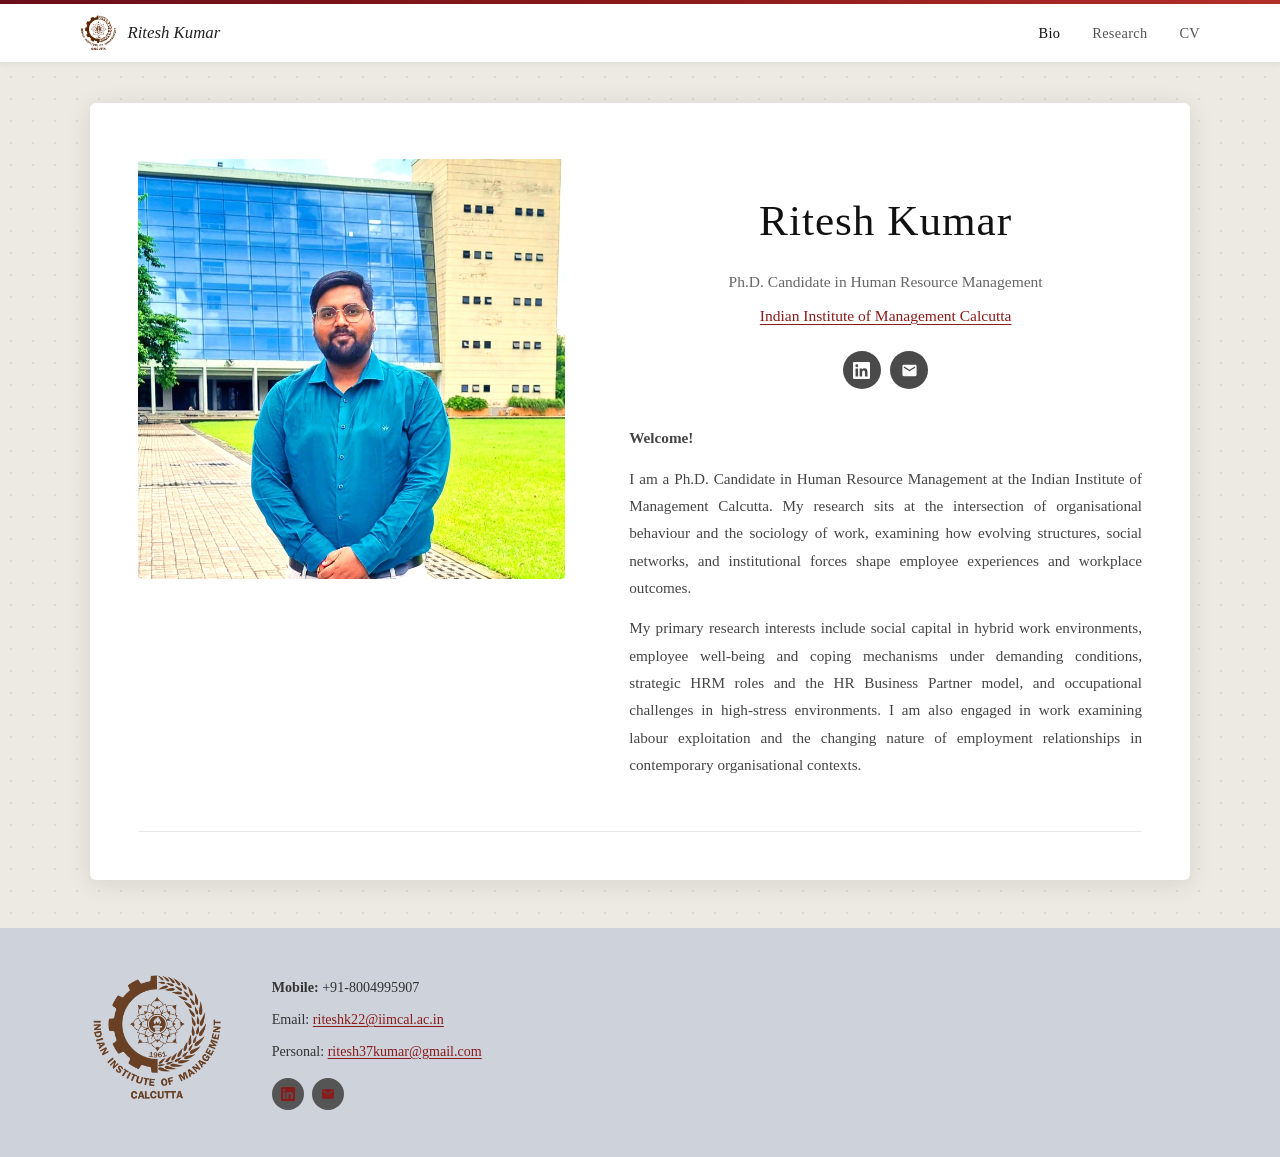
==== index.html @ c142c0b6 "Initial website upload" ====
<!DOCTYPE html>
<html lang="en">
<head>
    <meta charset="UTF-8">
    <meta name="viewport" content="width=device-width, initial-scale=1.0">
    <title>Ritesh Kumar | IIM Calcutta</title>
    <link rel="stylesheet" href="style.css">
</head>
<body>

    <!-- Navbar -->
    <nav class="navbar">
        <div class="nav-container">
            <a href="index.html" class="nav-brand">
                <img src="IIM_Calcutta_Logo.svg.png" alt="IIM Calcutta" class="nav-logo">
                Ritesh Kumar
            </a>
            <ul class="nav-links">
                <li><a href="index.html" class="active">Bio</a></li>
                <li><a href="research.html">Research</a></li>
                <li><a href="cv.html">CV</a></li>
            </ul>
        </div>
    </nav>

    <!-- Profile Card -->
    <main class="page-bg">
        <div class="profile-card">
            <div class="profile-grid">

                <!-- Left: Photo (cropped to upper body) -->
                <div class="photo-crop">
                    <img src="Ritesh_Photo.jpg" alt="Ritesh Kumar" class="profile-photo">
                </div>

                <!-- Right: Info -->
                <div class="profile-info-col">
                    <h1 class="profile-name">Ritesh Kumar</h1>
                    <p class="profile-subtitle">Ph.D. Candidate in Human Resource Management</p>
                    <a href="https://www.iimcal.ac.in" class="profile-institution" target="_blank">Indian Institute of Management Calcutta</a>

                    <!-- Social Icons -->
                    <div class="social-icons">
                        <a href="https://www.linkedin.com/in/ritesh-kumar-388436166/" class="social-icon" target="_blank" title="LinkedIn">
                            <svg viewBox="0 0 24 24" fill="currentColor">
                                <path d="M20.447 20.452h-3.554v-5.569c0-1.328-.027-3.037-1.852-3.037-1.853 0-2.136 1.445-2.136 2.939v5.667H9.351V9h3.414v1.561h.046c.477-.9 1.637-1.85 3.37-1.85 3.601 0 4.267 2.37 4.267 5.455v6.286zM5.337 7.433a2.062 2.062 0 01-2.063-2.065 2.064 2.064 0 112.063 2.065zm1.782 13.019H3.555V9h3.564v11.452zM22.225 0H1.771C.792 0 0 .774 0 1.729v20.542C0 23.227.792 24 1.771 24h20.451C23.2 24 24 23.227 24 22.271V1.729C24 .774 23.2 0 22.222 0h.003z"/>
                            </svg>
                        </a>
                        <a href="mailto:riteshk22@iimcal.ac.in" class="social-icon" title="Email">
                            <svg viewBox="0 0 24 24" fill="currentColor">
                                <path d="M20 4H4c-1.1 0-2 .9-2 2v12c0 1.1.9 2 2 2h16c1.1 0 2-.9 2-2V6c0-1.1-.9-2-2-2zm0 4l-8 5-8-5V6l8 5 8-5v2z"/>
                            </svg>
                        </a>
                    </div>

                    <!-- Bio -->
                    <div class="profile-bio">
                        <p class="welcome-heading">Welcome!</p>
                        <p>I am a Ph.D. Candidate in Human Resource Management at the Indian Institute of Management Calcutta. My research sits at the intersection of organisational behaviour and the sociology of work, examining how evolving structures, social networks, and institutional forces shape employee experiences and workplace outcomes.</p>
                        <p>My primary research interests include social capital in hybrid work environments, employee well-being and coping mechanisms under demanding conditions, strategic HRM roles and the HR Business Partner model, and occupational challenges in high-stress environments. I am also engaged in work examining labour exploitation and the changing nature of employment relationships in contemporary organisational contexts.</p>
                    </div>
                </div>

            </div>
            <hr class="divider">
        </div>
    </main>

    <!-- Footer -->
    <footer class="footer">
        <div class="footer-inner">
            <div class="footer-logo-col">
                <img src="IIM_Calcutta_Logo.svg.png" alt="IIM Calcutta" class="footer-logo">
            </div>
            <div class="footer-contact">
                <p><strong>Mobile:</strong> +91-8004995907</p>
                <p>Email: <a href="mailto:riteshk22@iimcal.ac.in">riteshk22@iimcal.ac.in</a></p>
                <p>Personal: <a href="mailto:ritesh37kumar@gmail.com">ritesh37kumar@gmail.com</a></p>
                <div class="footer-social">
                    <a href="https://www.linkedin.com/in/ritesh-kumar-388436166/" class="footer-social-icon" target="_blank" title="LinkedIn">
                        <svg viewBox="0 0 24 24" fill="currentColor">
                            <path d="M20.447 20.452h-3.554v-5.569c0-1.328-.027-3.037-1.852-3.037-1.853 0-2.136 1.445-2.136 2.939v5.667H9.351V9h3.414v1.561h.046c.477-.9 1.637-1.85 3.37-1.85 3.601 0 4.267 2.37 4.267 5.455v6.286zM5.337 7.433a2.062 2.062 0 01-2.063-2.065 2.064 2.064 0 112.063 2.065zm1.782 13.019H3.555V9h3.564v11.452zM22.225 0H1.771C.792 0 0 .774 0 1.729v20.542C0 23.227.792 24 1.771 24h20.451C23.2 24 24 23.227 24 22.271V1.729C24 .774 23.2 0 22.222 0h.003z"/>
                        </svg>
                    </a>
                    <a href="mailto:riteshk22@iimcal.ac.in" class="footer-social-icon" title="Email">
                        <svg viewBox="0 0 24 24" fill="currentColor">
                            <path d="M20 4H4c-1.1 0-2 .9-2 2v12c0 1.1.9 2 2 2h16c1.1 0 2-.9 2-2V6c0-1.1-.9-2-2-2zm0 4l-8 5-8-5V6l8 5 8-5v2z"/>
                        </svg>
                    </a>
                </div>
            </div>
        </div>
    </footer>

</body>
</html>
---- style.css ----
* {
    margin: 0;
    padding: 0;
    box-sizing: border-box;
}

body {
    font-family: 'Georgia', serif;
    color: #333;
    line-height: 1.75;
    /* Subtle warm dot-pattern background */
    background-color: #edeae3;
    background-image: radial-gradient(circle, rgba(0,0,0,0.07) 1px, transparent 1px);
    background-size: 22px 22px;
}

/* ── Top accent bar ── */
body::before {
    content: '';
    display: block;
    height: 4px;
    background: linear-gradient(90deg, #6b0f1a, #8B1A1A, #b5302a);
}

/* ── Navbar ── */
.navbar {
    background: #fff;
    border-bottom: 1px solid #e0e0e0;
    position: sticky;
    top: 0;
    z-index: 100;
    box-shadow: 0 1px 6px rgba(0,0,0,0.06);
}

.nav-container {
    max-width: 1200px;
    margin: 0 auto;
    padding: 0 2.5rem;
    display: flex;
    justify-content: space-between;
    align-items: center;
    height: 58px;
}

.nav-brand {
    color: #222;
    text-decoration: none;
    font-size: 1.05rem;
    font-style: italic;
    display: flex;
    align-items: center;
    gap: 0.65rem;
}

.nav-logo {
    height: 36px;
    width: auto;
}

.nav-links {
    list-style: none;
    display: flex;
    gap: 2rem;
}

.nav-links a {
    color: #555;
    text-decoration: none;
    font-size: 0.9rem;
    letter-spacing: 0.3px;
    transition: color 0.15s;
}

.nav-links a:hover,
.nav-links a.active {
    color: #111;
}

/* ── Page background wrapper ── */
.page-bg {
    padding: 2.5rem 1.5rem 3rem;
    min-height: calc(100vh - 58px - 160px);
}

/* ── Profile card (white card floating on pattern bg) ── */
.profile-card {
    max-width: 1100px;
    margin: 0 auto;
    background: #fff;
    border-radius: 6px;
    box-shadow: 0 4px 24px rgba(0,0,0,0.10);
    padding: 3.5rem 3rem 2rem;
}

/* ── Profile grid ── */
.profile-grid {
    display: grid;
    grid-template-columns: 5fr 6fr;
    gap: 4rem;
    align-items: start;
    margin-bottom: 2.5rem;
}

/* ── Photo crop (focus on upper body / face) ── */
.photo-crop {
    width: 100%;
    height: 420px;
    overflow: hidden;
    border-radius: 4px;
}

.profile-photo {
    width: 100%;
    height: 100%;
    object-fit: cover;
    object-position: center 10%;
    display: block;
    transition: transform 0.4s ease;
}

.photo-crop:hover .profile-photo {
    transform: scale(1.03);
}

/* ── Info column ── */
.profile-info-col {
    display: flex;
    flex-direction: column;
    align-items: center;
    padding-top: 1.5rem;
}

.profile-name {
    font-size: 2.7rem;
    font-weight: normal;
    letter-spacing: 1px;
    color: #111;
    margin-bottom: 0.6rem;
    text-align: center;
}

.profile-subtitle {
    font-size: 0.97rem;
    color: #666;
    margin-bottom: 0.4rem;
    text-align: center;
}

.profile-institution {
    display: block;
    color: #8B1A1A;
    text-decoration: underline;
    text-underline-offset: 3px;
    font-size: 0.97rem;
    margin-bottom: 1.4rem;
    text-align: center;
}

.profile-institution:hover {
    color: #5a0f0f;
}

/* ── Social icons ── */
.social-icons {
    display: flex;
    justify-content: center;
    gap: 0.6rem;
    margin-bottom: 2.2rem;
}

.social-icon {
    display: flex;
    align-items: center;
    justify-content: center;
    width: 38px;
    height: 38px;
    border-radius: 50%;
    background: #4a4a4a;
    color: #fff;
    text-decoration: none;
    transition: background 0.2s;
}

.social-icon svg {
    width: 17px;
    height: 17px;
}

.social-icon:hover {
    background: #8B1A1A;
}

/* ── Bio text ── */
.profile-bio {
    width: 100%;
    text-align: left;
}

.welcome-heading {
    font-size: 1.05rem;
    font-weight: bold;
    color: #222;
    margin-bottom: 0.6rem;
}

.profile-bio p {
    font-size: 0.95rem;
    color: #444;
    text-align: justify;
    line-height: 1.8;
    margin-bottom: 0.8rem;
}

.divider {
    border: none;
    border-top: 1px solid #e8e8e8;
    margin-bottom: 1rem;
}

/* ── Footer ── */
.footer {
    background: #cdd2db;
    padding: 2.8rem 2.5rem;
}

.footer-inner {
    max-width: 1100px;
    margin: 0 auto;
    display: flex;
    gap: 3rem;
    align-items: center;
}

.footer-logo-col {
    flex-shrink: 0;
}

.footer-logo {
    height: 130px;
    width: auto;
    opacity: 0.85;
}

.footer-contact p {
    font-size: 0.88rem;
    color: #333;
    margin-bottom: 0.45rem;
    font-family: 'Georgia', serif;
}

.footer-contact a {
    color: #8B1A1A;
    text-decoration: underline;
    text-underline-offset: 2px;
}

.footer-contact a:hover {
    color: #5a0f0f;
}

.footer-social {
    display: flex;
    gap: 0.5rem;
    margin-top: 0.9rem;
}

.footer-social-icon {
    display: flex;
    align-items: center;
    justify-content: center;
    width: 32px;
    height: 32px;
    border-radius: 50%;
    background: #555;
    color: #fff;
    text-decoration: none;
    transition: background 0.2s;
}

.footer-social-icon svg {
    width: 14px;
    height: 14px;
}

.footer-social-icon:hover {
    background: #8B1A1A;
}

/* ════════════════════════════════════════
   Inner pages (Research / CV)
   ════════════════════════════════════════ */

.page-header {
    background: linear-gradient(135deg, #1a2332 0%, #2c3e50 100%);
    color: #fff;
    padding: 60px 2rem;
    text-align: center;
}

.page-header h1 {
    font-size: 2.2rem;
    font-weight: normal;
    letter-spacing: 2px;
    color: #c9a84c;
}

.container {
    max-width: 900px;
    margin: 0 auto;
    padding: 3.5rem 2rem 4rem;
}

section {
    margin-bottom: 3.5rem;
}

section h2 {
    font-size: 1.35rem;
    color: #1a2332;
    border-bottom: 2px solid #c9a84c;
    padding-bottom: 0.5rem;
    margin-bottom: 1.6rem;
    letter-spacing: 0.5px;
    text-transform: uppercase;
    font-weight: bold;
}

section > p {
    margin-bottom: 1.1rem;
    font-size: 1.05rem;
    color: #444;
}

/* Contact */
.contact-grid {
    display: flex;
    flex-direction: column;
    gap: 0.9rem;
}

.contact-item {
    display: flex;
    gap: 1rem;
    align-items: baseline;
    flex-wrap: wrap;
}

.contact-label {
    font-size: 0.8rem;
    font-weight: bold;
    color: #1a2332;
    min-width: 165px;
    text-transform: uppercase;
    letter-spacing: 0.7px;
}

.contact-item a {
    color: #2c5282;
    text-decoration: none;
    font-size: 1rem;
}

.contact-item a:hover {
    text-decoration: underline;
}

/* Education */
.edu-item {
    margin-bottom: 1.8rem;
    padding-left: 1.2rem;
    border-left: 3px solid #c9a84c;
}

.edu-degree {
    font-weight: bold;
    font-size: 1.05rem;
    color: #1a2332;
}

.edu-institution {
    color: #555;
    font-style: italic;
}

.edu-year {
    color: #888;
    font-size: 0.9rem;
}

.edu-note {
    color: #666;
    font-size: 0.9rem;
    margin-top: 0.3rem;
    font-style: italic;
}

/* Research interests */
.interests-list {
    list-style: none;
    display: flex;
    flex-direction: column;
    gap: 0.7rem;
}

.interests-list li {
    padding-left: 1.4rem;
    position: relative;
    font-size: 1.05rem;
    color: #444;
}

.interests-list li::before {
    content: '—';
    position: absolute;
    left: 0;
    color: #c9a84c;
    font-weight: bold;
}

/* Papers */
.paper-item {
    margin-bottom: 1.8rem;
    padding: 1.2rem 1.4rem;
    background: #f8f8f6;
    border-left: 4px solid #c9a84c;
    border-radius: 0 4px 4px 0;
}

.paper-title {
    font-size: 1.02rem;
    color: #1a2332;
    font-weight: bold;
    margin-bottom: 0.3rem;
    line-height: 1.5;
}

.paper-authors {
    color: #555;
    font-style: italic;
    font-size: 0.95rem;
    margin-bottom: 0.3rem;
}

.paper-status {
    font-size: 0.82rem;
    color: #7a6a2a;
    font-weight: bold;
    text-transform: uppercase;
    letter-spacing: 0.5px;
}

/* Conferences */
.conf-list {
    list-style: none;
    display: flex;
    flex-direction: column;
    gap: 1.1rem;
}

.conf-list li {
    display: flex;
    flex-direction: column;
    padding-left: 1.2rem;
    border-left: 3px solid #c9a84c;
}

.conf-name {
    font-weight: bold;
    color: #1a2332;
    font-size: 1rem;
}

.conf-details {
    color: #666;
    font-size: 0.9rem;
    font-style: italic;
}

/* Service */
.service-list {
    list-style: none;
    display: flex;
    flex-direction: column;
    gap: 0.7rem;
}

.service-list li {
    padding-left: 1.4rem;
    position: relative;
    font-size: 1rem;
    color: #444;
}

.service-list li::before {
    content: '—';
    position: absolute;
    left: 0;
    color: #c9a84c;
}

/* CV page */
.cv-container {
    text-align: center;
    padding-top: 4rem;
    padding-bottom: 6rem;
}

.cv-intro {
    font-size: 1.1rem;
    color: #555;
    margin-bottom: 2rem;
}

.cv-download-btn {
    display: inline-block;
    background-color: #1a2332;
    color: #fff;
    padding: 0.9rem 2.5rem;
    text-decoration: none;
    font-size: 1rem;
    letter-spacing: 1px;
    border-radius: 3px;
    transition: background-color 0.2s;
}

.cv-download-btn:hover {
    background-color: #8B1A1A;
    color: #fff;
}

/* ── Responsive ── */
@media (max-width: 720px) {
    .profile-grid {
        grid-template-columns: 1fr;
        gap: 2rem;
    }
    .photo-crop {
        height: 300px;
    }
    .nav-links {
        gap: 1.2rem;
    }
    .footer-inner {
        flex-direction: column;
        gap: 1.5rem;
    }
    .contact-item {
        flex-direction: column;
        gap: 0.2rem;
    }
    .contact-label {
        min-width: unset;
    }
}
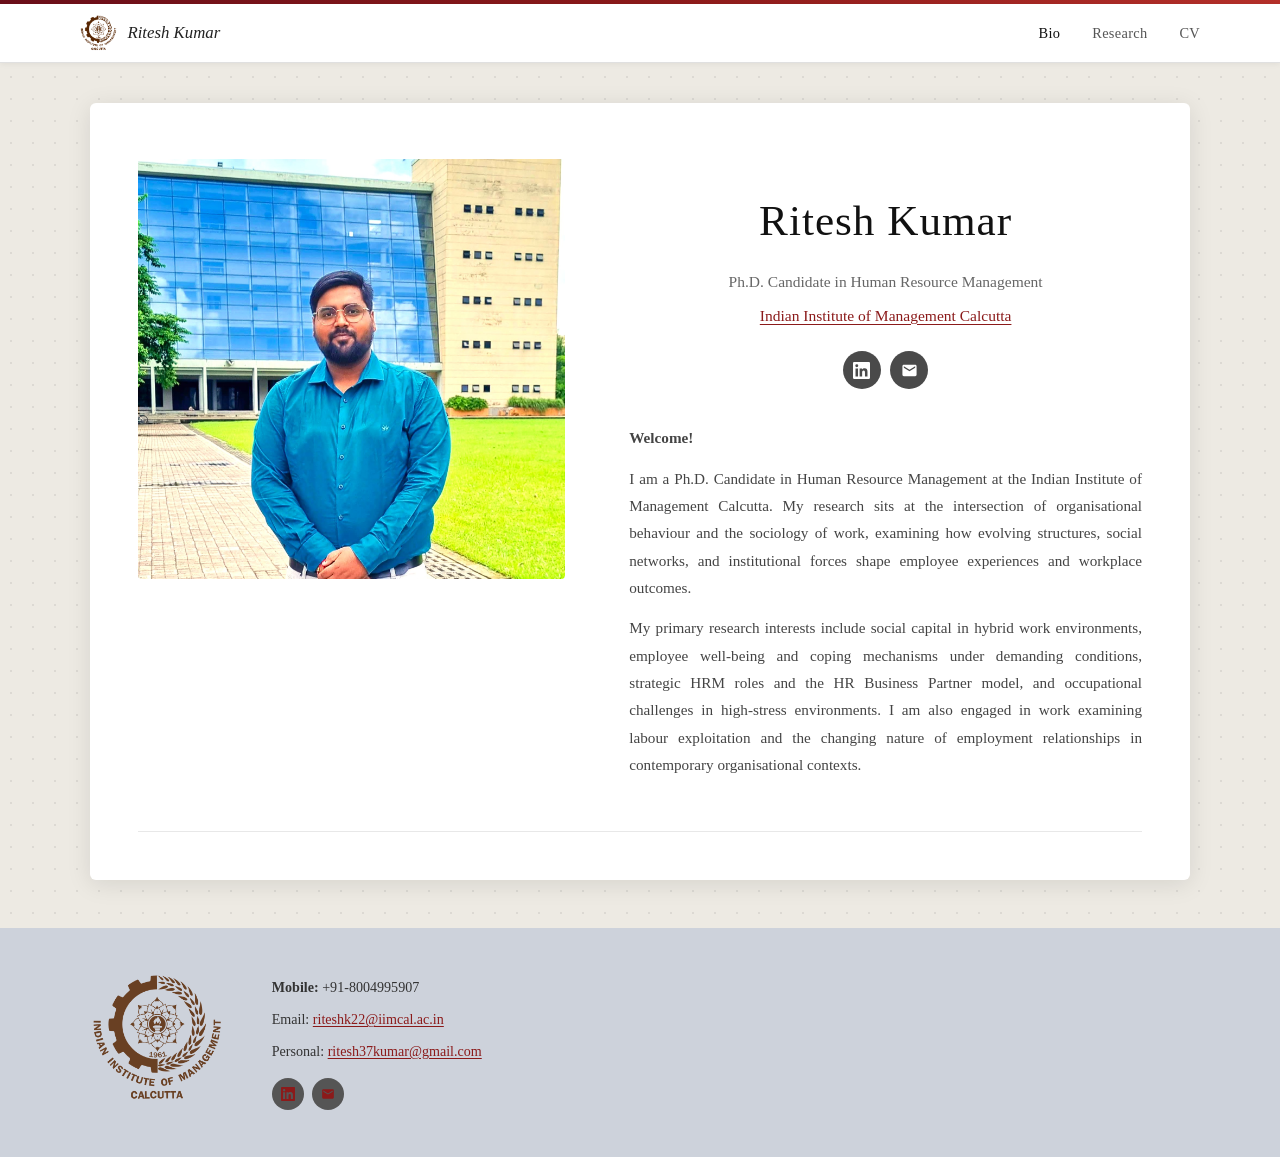
==== commit 76eb10f2: "Add files via upload" ====
--- a/index.html
+++ b/index.html
@@ -3,7 +3,14 @@
 <head>
     <meta charset="UTF-8">
     <meta name="viewport" content="width=device-width, initial-scale=1.0">
-    <title>Ritesh Kumar | IIM Calcutta</title>
+    <title>Ritesh Kumar | PhD Scholar | IIM Calcutta</title>
+    <meta name="description" content="Ritesh Kumar is a PhD Scholar in Human Resource Management at IIM Calcutta. Research interests include hybrid work, social capital, employee well-being, and labour exploitation.">
+    <meta name="keywords" content="Ritesh Kumar, IIM Calcutta, PhD, Human Resource Management, HRM, hybrid work, social capital, employee well-being, labour exploitation">
+    <meta name="author" content="Ritesh Kumar">
+    <meta property="og:title" content="Ritesh Kumar | PhD Scholar | IIM Calcutta">
+    <meta property="og:description" content="PhD Candidate in Human Resource Management at the Indian Institute of Management Calcutta.">
+    <meta property="og:type" content="website">
+    <link rel="icon" href="IIM_Calcutta_Logo.svg.png" type="image/png">
     <link rel="stylesheet" href="style.css">
 </head>
 <body>
--- a/style.css
+++ b/style.css
@@ -14,6 +14,24 @@
     background-size: 22px 22px;
 }
 
+/* ── Fade-in animation ── */
+@keyframes fadeInUp {
+    from { opacity: 0; transform: translateY(18px); }
+    to   { opacity: 1; transform: translateY(0); }
+}
+
+.profile-card {
+    animation: fadeInUp 0.6s ease both;
+}
+
+.page-header {
+    animation: fadeInUp 0.5s ease both;
+}
+
+.container section {
+    animation: fadeInUp 0.5s ease both;
+}
+
 /* ── Top accent bar ── */
 body::before {
     content: '';
@@ -80,6 +98,15 @@
 .page-bg {
     padding: 2.5rem 1.5rem 3rem;
     min-height: calc(100vh - 58px - 160px);
+}
+
+/* ── Inner page card (Research / CV) ── */
+.inner-card {
+    max-width: 1000px;
+    margin: 0 auto;
+    background: #fff;
+    border-radius: 6px;
+    box-shadow: 0 4px 24px rgba(0,0,0,0.10);
 }
 
 /* ── Profile card (white card floating on pattern bg) ── */
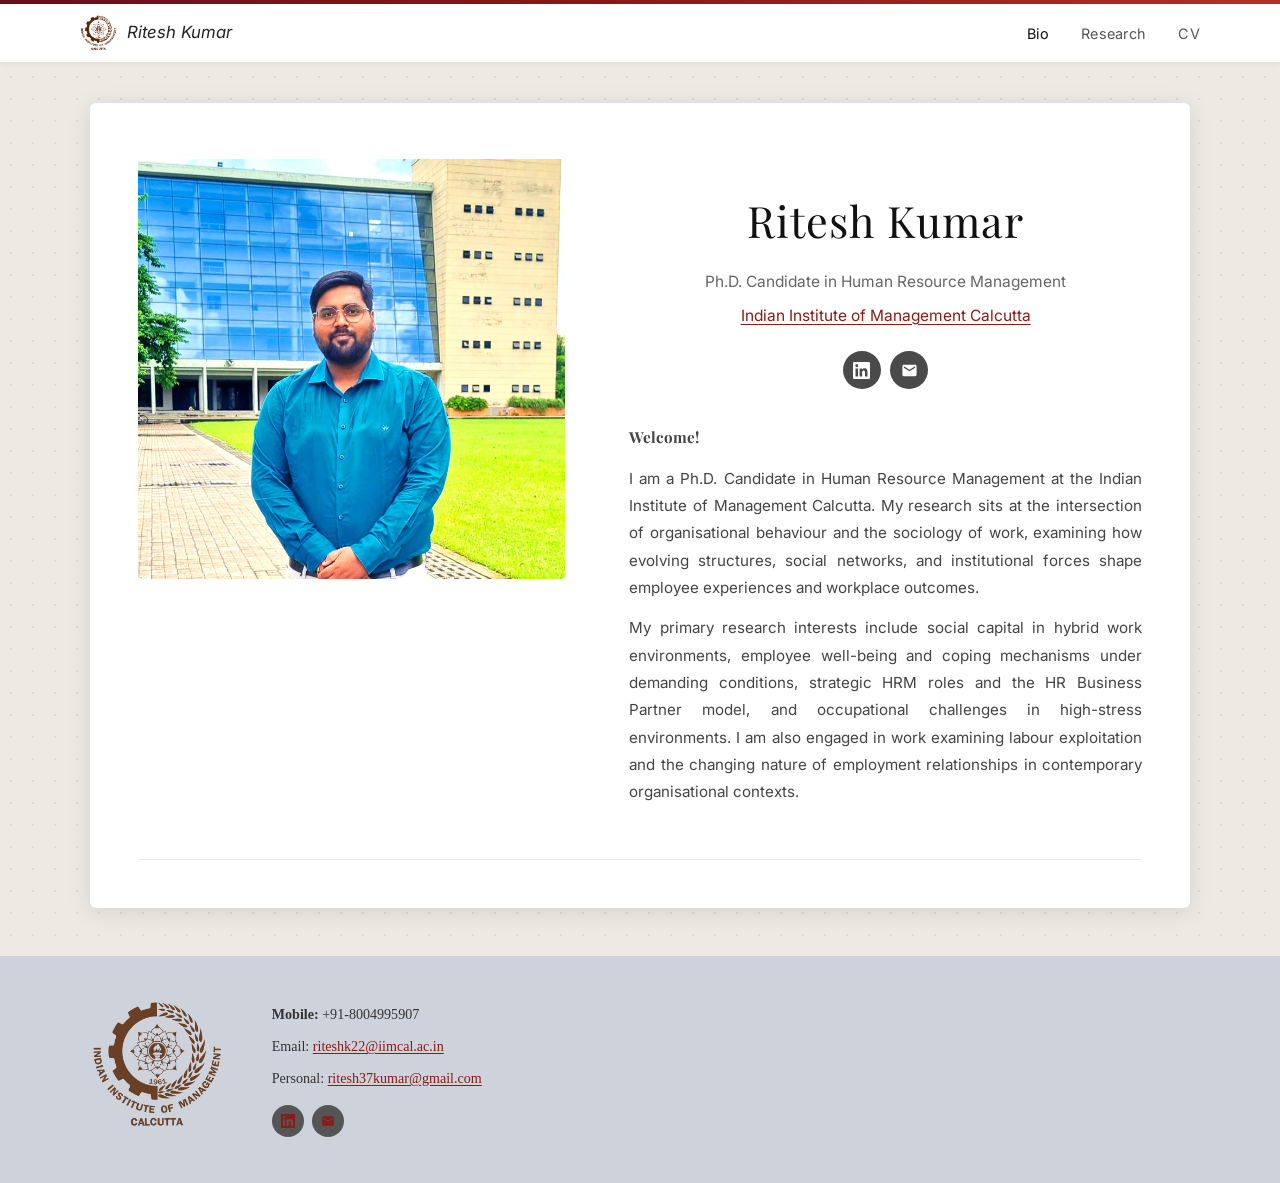
==== commit 44892a82: "Add files via upload" ====
--- a/index.html
+++ b/index.html
@@ -11,6 +11,7 @@
     <meta property="og:description" content="PhD Candidate in Human Resource Management at the Indian Institute of Management Calcutta.">
     <meta property="og:type" content="website">
     <link rel="icon" href="IIM_Calcutta_Logo.svg.png" type="image/png">
+    <link href="https://fonts.googleapis.com/css2?family=Playfair+Display:ital,wght@0,400;0,600;1,400&family=Inter:wght@300;400;500;600&display=swap" rel="stylesheet">
     <link rel="stylesheet" href="style.css">
 </head>
 <body>
--- a/style.css
+++ b/style.css
@@ -5,13 +5,16 @@
 }
 
 body {
-    font-family: 'Georgia', serif;
+    font-family: 'Inter', 'Georgia', sans-serif;
     color: #333;
     line-height: 1.75;
-    /* Subtle warm dot-pattern background */
     background-color: #edeae3;
     background-image: radial-gradient(circle, rgba(0,0,0,0.07) 1px, transparent 1px);
     background-size: 22px 22px;
+}
+
+h1, h2, h3, .profile-name, .page-header h1, .welcome-heading {
+    font-family: 'Playfair Display', 'Georgia', serif;
 }
 
 /* ── Fade-in animation ── */
@@ -421,27 +424,31 @@
     font-style: italic;
 }
 
-/* Research interests */
-.interests-list {
-    list-style: none;
-    display: flex;
-    flex-direction: column;
-    gap: 0.7rem;
-}
-
-.interests-list li {
-    padding-left: 1.4rem;
-    position: relative;
-    font-size: 1.05rem;
-    color: #444;
-}
-
-.interests-list li::before {
-    content: '—';
-    position: absolute;
-    left: 0;
-    color: #c9a84c;
-    font-weight: bold;
+/* ── Research interest tags ── */
+.interest-tags {
+    display: flex;
+    flex-wrap: wrap;
+    gap: 0.6rem;
+}
+
+.interest-tag {
+    display: inline-block;
+    padding: 0.4rem 1rem;
+    background: #f0ece3;
+    border: 1px solid #d4c9a8;
+    color: #5a4a1a;
+    font-size: 0.85rem;
+    font-family: 'Inter', sans-serif;
+    font-weight: 500;
+    border-radius: 50px;
+    letter-spacing: 0.3px;
+    transition: all 0.2s;
+}
+
+.interest-tag:hover {
+    background: #8B1A1A;
+    border-color: #8B1A1A;
+    color: #fff;
 }
 
 /* Papers */
@@ -468,12 +475,44 @@
     margin-bottom: 0.3rem;
 }
 
-.paper-status {
-    font-size: 0.82rem;
-    color: #7a6a2a;
-    font-weight: bold;
+/* ── Section note ── */
+.section-note {
+    font-size: 0.88rem;
+    color: #777;
+    font-style: italic;
+    margin-bottom: 1.4rem;
+    font-family: 'Inter', sans-serif;
+}
+
+.section-note a {
+    color: #8B1A1A;
+    text-decoration: underline;
+    text-underline-offset: 2px;
+}
+
+/* ── Paper status badges ── */
+.paper-badge {
+    display: inline-block;
+    padding: 0.25rem 0.8rem;
+    font-size: 0.75rem;
+    font-family: 'Inter', sans-serif;
+    font-weight: 600;
+    border-radius: 50px;
+    letter-spacing: 0.4px;
     text-transform: uppercase;
-    letter-spacing: 0.5px;
+    margin-top: 0.4rem;
+}
+
+.badge-green {
+    background: #d4edda;
+    color: #1a6b35;
+    border: 1px solid #a8d5b5;
+}
+
+.badge-amber {
+    background: #fff3cd;
+    color: #7a5200;
+    border: 1px solid #f0d080;
 }
 
 /* Conferences */
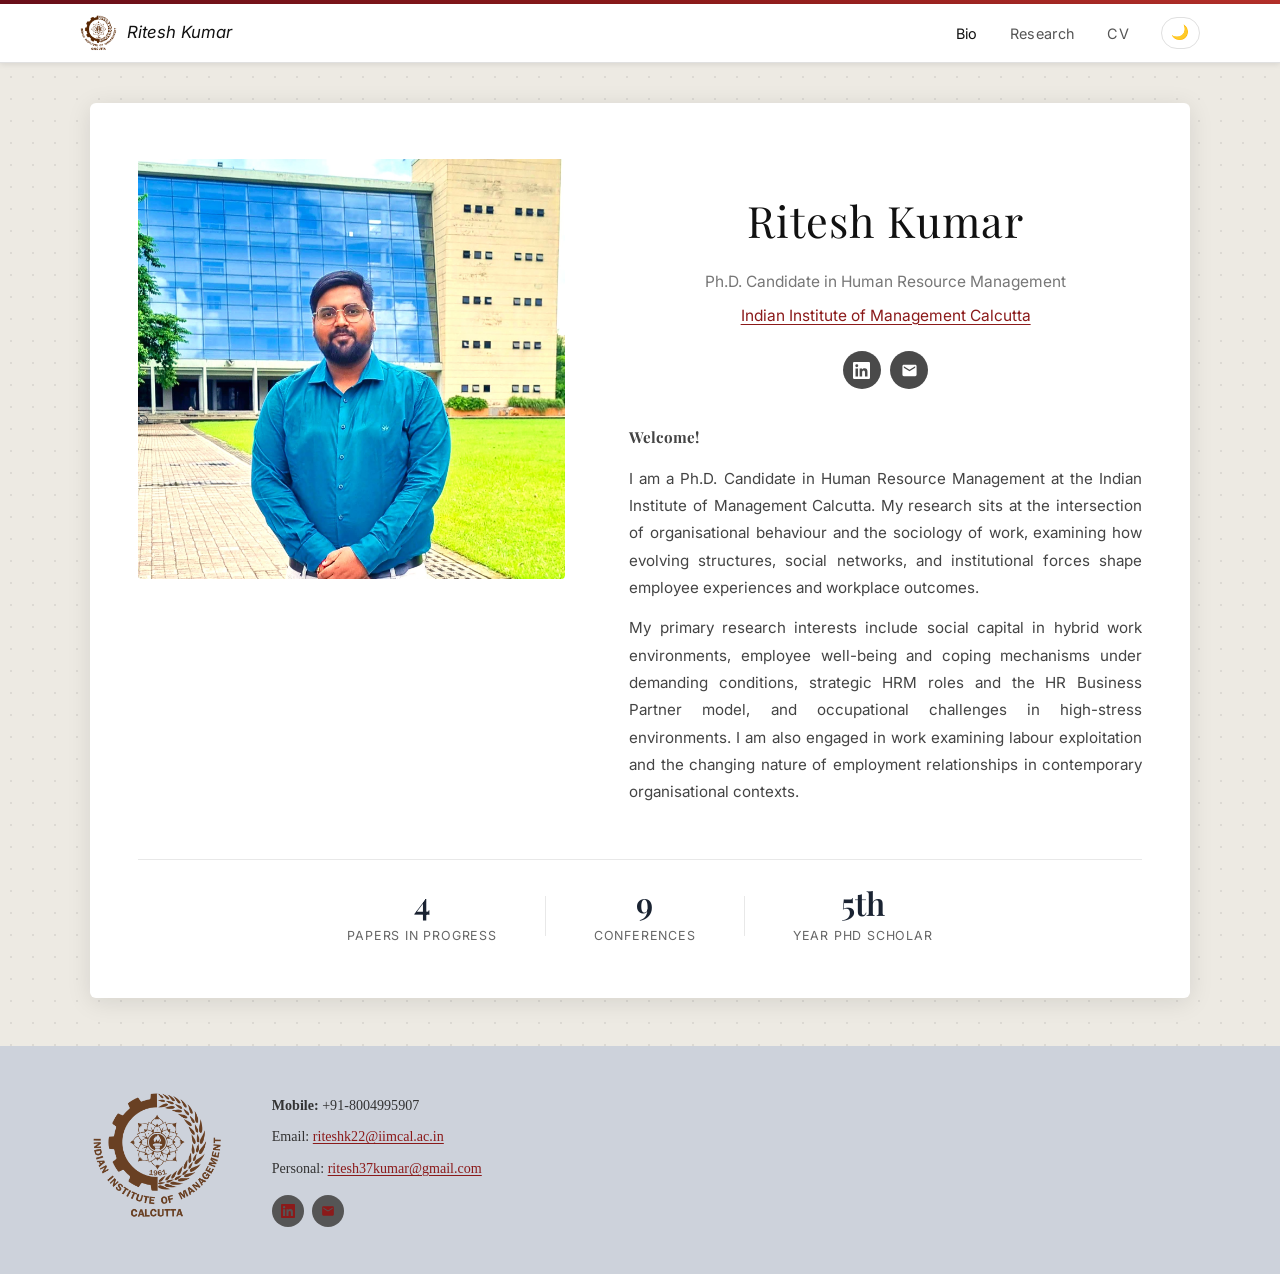
==== commit 2799b0ea: "Add files via upload" ====
--- a/index.html
+++ b/index.html
@@ -1,11 +1,11 @@
 <!DOCTYPE html>
-<html lang="en">
+<html lang="en" data-theme="light">
 <head>
     <meta charset="UTF-8">
     <meta name="viewport" content="width=device-width, initial-scale=1.0">
     <title>Ritesh Kumar | PhD Scholar | IIM Calcutta</title>
     <meta name="description" content="Ritesh Kumar is a PhD Scholar in Human Resource Management at IIM Calcutta. Research interests include hybrid work, social capital, employee well-being, and labour exploitation.">
-    <meta name="keywords" content="Ritesh Kumar, IIM Calcutta, PhD, Human Resource Management, HRM, hybrid work, social capital, employee well-being, labour exploitation">
+    <meta name="keywords" content="Ritesh Kumar, IIM Calcutta, PhD, Human Resource Management, HRM, hybrid work, social capital, employee well-being">
     <meta name="author" content="Ritesh Kumar">
     <meta property="og:title" content="Ritesh Kumar | PhD Scholar | IIM Calcutta">
     <meta property="og:description" content="PhD Candidate in Human Resource Management at the Indian Institute of Management Calcutta.">
@@ -13,6 +13,20 @@
     <link rel="icon" href="IIM_Calcutta_Logo.svg.png" type="image/png">
     <link href="https://fonts.googleapis.com/css2?family=Playfair+Display:ital,wght@0,400;0,600;1,400&family=Inter:wght@300;400;500;600&display=swap" rel="stylesheet">
     <link rel="stylesheet" href="style.css">
+
+    <!-- Google Analytics -->
+    <script async src="https://www.googletagmanager.com/gtag/js?id=G-CZTXEV8FFX"></script>
+    <script>
+        window.dataLayer = window.dataLayer || [];
+        function gtag(){dataLayer.push(arguments);}
+        gtag('js', new Date());
+        gtag('config', 'G-CZTXEV8FFX');
+    </script>
+
+    <script>
+        // Prevent dark mode flash
+        (function(){ const t=localStorage.getItem('theme')||'light'; document.documentElement.setAttribute('data-theme',t); })();
+    </script>
 </head>
 <body>
 
@@ -23,11 +37,14 @@
                 <img src="IIM_Calcutta_Logo.svg.png" alt="IIM Calcutta" class="nav-logo">
                 Ritesh Kumar
             </a>
-            <ul class="nav-links">
-                <li><a href="index.html" class="active">Bio</a></li>
-                <li><a href="research.html">Research</a></li>
-                <li><a href="cv.html">CV</a></li>
-            </ul>
+            <div class="nav-right">
+                <ul class="nav-links">
+                    <li><a href="index.html" class="active">Bio</a></li>
+                    <li><a href="research.html">Research</a></li>
+                    <li><a href="cv.html">CV</a></li>
+                </ul>
+                <button class="dark-toggle" id="darkToggle" aria-label="Toggle dark mode" title="Toggle dark mode">🌙</button>
+            </div>
         </div>
     </nav>
 
@@ -36,7 +53,7 @@
         <div class="profile-card">
             <div class="profile-grid">
 
-                <!-- Left: Photo (cropped to upper body) -->
+                <!-- Left: Photo -->
                 <div class="photo-crop">
                     <img src="Ritesh_Photo.jpg" alt="Ritesh Kumar" class="profile-photo">
                 </div>
@@ -47,21 +64,15 @@
                     <p class="profile-subtitle">Ph.D. Candidate in Human Resource Management</p>
                     <a href="https://www.iimcal.ac.in" class="profile-institution" target="_blank">Indian Institute of Management Calcutta</a>
 
-                    <!-- Social Icons -->
                     <div class="social-icons">
                         <a href="https://www.linkedin.com/in/ritesh-kumar-388436166/" class="social-icon" target="_blank" title="LinkedIn">
-                            <svg viewBox="0 0 24 24" fill="currentColor">
-                                <path d="M20.447 20.452h-3.554v-5.569c0-1.328-.027-3.037-1.852-3.037-1.853 0-2.136 1.445-2.136 2.939v5.667H9.351V9h3.414v1.561h.046c.477-.9 1.637-1.85 3.37-1.85 3.601 0 4.267 2.37 4.267 5.455v6.286zM5.337 7.433a2.062 2.062 0 01-2.063-2.065 2.064 2.064 0 112.063 2.065zm1.782 13.019H3.555V9h3.564v11.452zM22.225 0H1.771C.792 0 0 .774 0 1.729v20.542C0 23.227.792 24 1.771 24h20.451C23.2 24 24 23.227 24 22.271V1.729C24 .774 23.2 0 22.222 0h.003z"/>
-                            </svg>
+                            <svg viewBox="0 0 24 24" fill="currentColor"><path d="M20.447 20.452h-3.554v-5.569c0-1.328-.027-3.037-1.852-3.037-1.853 0-2.136 1.445-2.136 2.939v5.667H9.351V9h3.414v1.561h.046c.477-.9 1.637-1.85 3.37-1.85 3.601 0 4.267 2.37 4.267 5.455v6.286zM5.337 7.433a2.062 2.062 0 01-2.063-2.065 2.064 2.064 0 112.063 2.065zm1.782 13.019H3.555V9h3.564v11.452zM22.225 0H1.771C.792 0 0 .774 0 1.729v20.542C0 23.227.792 24 1.771 24h20.451C23.2 24 24 23.227 24 22.271V1.729C24 .774 23.2 0 22.222 0h.003z"/></svg>
                         </a>
                         <a href="mailto:riteshk22@iimcal.ac.in" class="social-icon" title="Email">
-                            <svg viewBox="0 0 24 24" fill="currentColor">
-                                <path d="M20 4H4c-1.1 0-2 .9-2 2v12c0 1.1.9 2 2 2h16c1.1 0 2-.9 2-2V6c0-1.1-.9-2-2-2zm0 4l-8 5-8-5V6l8 5 8-5v2z"/>
-                            </svg>
+                            <svg viewBox="0 0 24 24" fill="currentColor"><path d="M20 4H4c-1.1 0-2 .9-2 2v12c0 1.1.9 2 2 2h16c1.1 0 2-.9 2-2V6c0-1.1-.9-2-2-2zm0 4l-8 5-8-5V6l8 5 8-5v2z"/></svg>
                         </a>
                     </div>
 
-                    <!-- Bio -->
                     <div class="profile-bio">
                         <p class="welcome-heading">Welcome!</p>
                         <p>I am a Ph.D. Candidate in Human Resource Management at the Indian Institute of Management Calcutta. My research sits at the intersection of organisational behaviour and the sociology of work, examining how evolving structures, social networks, and institutional forces shape employee experiences and workplace outcomes.</p>
@@ -70,7 +81,25 @@
                 </div>
 
             </div>
-            <hr class="divider">
+
+            <!-- Stats Bar -->
+            <div class="stats-bar">
+                <div class="stat-item">
+                    <span class="stat-number">4</span>
+                    <span class="stat-label">Papers in Progress</span>
+                </div>
+                <div class="stat-divider"></div>
+                <div class="stat-item">
+                    <span class="stat-number">9</span>
+                    <span class="stat-label">Conferences</span>
+                </div>
+                <div class="stat-divider"></div>
+                <div class="stat-item">
+                    <span class="stat-number">5th</span>
+                    <span class="stat-label">Year PhD Scholar</span>
+                </div>
+            </div>
+
         </div>
     </main>
 
@@ -86,19 +115,19 @@
                 <p>Personal: <a href="mailto:ritesh37kumar@gmail.com">ritesh37kumar@gmail.com</a></p>
                 <div class="footer-social">
                     <a href="https://www.linkedin.com/in/ritesh-kumar-388436166/" class="footer-social-icon" target="_blank" title="LinkedIn">
-                        <svg viewBox="0 0 24 24" fill="currentColor">
-                            <path d="M20.447 20.452h-3.554v-5.569c0-1.328-.027-3.037-1.852-3.037-1.853 0-2.136 1.445-2.136 2.939v5.667H9.351V9h3.414v1.561h.046c.477-.9 1.637-1.85 3.37-1.85 3.601 0 4.267 2.37 4.267 5.455v6.286zM5.337 7.433a2.062 2.062 0 01-2.063-2.065 2.064 2.064 0 112.063 2.065zm1.782 13.019H3.555V9h3.564v11.452zM22.225 0H1.771C.792 0 0 .774 0 1.729v20.542C0 23.227.792 24 1.771 24h20.451C23.2 24 24 23.227 24 22.271V1.729C24 .774 23.2 0 22.222 0h.003z"/>
-                        </svg>
+                        <svg viewBox="0 0 24 24" fill="currentColor"><path d="M20.447 20.452h-3.554v-5.569c0-1.328-.027-3.037-1.852-3.037-1.853 0-2.136 1.445-2.136 2.939v5.667H9.351V9h3.414v1.561h.046c.477-.9 1.637-1.85 3.37-1.85 3.601 0 4.267 2.37 4.267 5.455v6.286zM5.337 7.433a2.062 2.062 0 01-2.063-2.065 2.064 2.064 0 112.063 2.065zm1.782 13.019H3.555V9h3.564v11.452zM22.225 0H1.771C.792 0 0 .774 0 1.729v20.542C0 23.227.792 24 1.771 24h20.451C23.2 24 24 23.227 24 22.271V1.729C24 .774 23.2 0 22.222 0h.003z"/></svg>
                     </a>
                     <a href="mailto:riteshk22@iimcal.ac.in" class="footer-social-icon" title="Email">
-                        <svg viewBox="0 0 24 24" fill="currentColor">
-                            <path d="M20 4H4c-1.1 0-2 .9-2 2v12c0 1.1.9 2 2 2h16c1.1 0 2-.9 2-2V6c0-1.1-.9-2-2-2zm0 4l-8 5-8-5V6l8 5 8-5v2z"/>
-                        </svg>
+                        <svg viewBox="0 0 24 24" fill="currentColor"><path d="M20 4H4c-1.1 0-2 .9-2 2v12c0 1.1.9 2 2 2h16c1.1 0 2-.9 2-2V6c0-1.1-.9-2-2-2zm0 4l-8 5-8-5V6l8 5 8-5v2z"/></svg>
                     </a>
                 </div>
             </div>
         </div>
     </footer>
 
+    <!-- Scroll to top -->
+    <button class="scroll-top-btn" id="scrollTopBtn" aria-label="Scroll to top">↑</button>
+
+    <script src="script.js"></script>
 </body>
 </html>
--- a/style.css
+++ b/style.css
@@ -1,38 +1,93 @@
-* {
-    margin: 0;
-    padding: 0;
-    box-sizing: border-box;
-}
+/* ═══════════════════════════════════════
+   CSS Custom Properties (Light / Dark)
+═══════════════════════════════════════ */
+:root {
+    --bg-body:     #edeae3;
+    --bg-pattern:  rgba(0,0,0,0.07);
+    --bg-card:     #ffffff;
+    --bg-nav:      #ffffff;
+    --bg-footer:   #cdd2db;
+    --bg-paper:    #f8f8f6;
+    --bg-tag:      #f0ece3;
+    --text-h:      #111111;
+    --text-body:   #444444;
+    --text-sub:    #555555;
+    --text-muted:  #777777;
+    --text-light:  #888888;
+    --nav-link:    #555555;
+    --border:      #e0e0e0;
+    --border-tag:  #d4c9a8;
+    --tag-color:   #5a4a1a;
+    --accent:      #8B1A1A;
+    --accent-h:    #5a0f0f;
+    --gold:        #c9a84c;
+    --gold-dark:   #7a6a2a;
+    --link:        #2c5282;
+    --shadow:      rgba(0,0,0,0.10);
+    --shadow-h:    rgba(0,0,0,0.18);
+    --section-h:   #1a2332;
+    --edu-inst:    #555555;
+    --conf-name:   #1a2332;
+    --conf-det:    #666666;
+    --footer-text: #333333;
+    --stat-num:    #1a2332;
+    --stat-label:  #666666;
+    --divider:     #e8e8e8;
+}
+
+[data-theme="dark"] {
+    --bg-body:     #0f1117;
+    --bg-pattern:  rgba(255,255,255,0.04);
+    --bg-card:     #1a1d2e;
+    --bg-nav:      #13151f;
+    --bg-footer:   #0a0c14;
+    --bg-paper:    #1e2133;
+    --bg-tag:      #252838;
+    --text-h:      #eaeaea;
+    --text-body:   #b0b0c8;
+    --text-sub:    #9090aa;
+    --text-muted:  #808098;
+    --text-light:  #606080;
+    --nav-link:    #9090aa;
+    --border:      #252838;
+    --border-tag:  #353855;
+    --tag-color:   #c9a84c;
+    --accent:      #e05555;
+    --accent-h:    #ff8080;
+    --gold:        #d4a843;
+    --gold-dark:   #c9a84c;
+    --link:        #7ab3e0;
+    --shadow:      rgba(0,0,0,0.50);
+    --shadow-h:    rgba(0,0,0,0.65);
+    --section-h:   #d4a843;
+    --edu-inst:    #9090aa;
+    --conf-name:   #d0d0e8;
+    --conf-det:    #8080a0;
+    --footer-text: #b0b0c8;
+    --stat-num:    #d4a843;
+    --stat-label:  #9090aa;
+    --divider:     #252838;
+}
+
+/* ═══════════════════════════════════════
+   Base
+═══════════════════════════════════════ */
+* { margin: 0; padding: 0; box-sizing: border-box; }
+
+html { scroll-behavior: smooth; }
 
 body {
     font-family: 'Inter', 'Georgia', sans-serif;
-    color: #333;
+    color: var(--text-body);
     line-height: 1.75;
-    background-color: #edeae3;
-    background-image: radial-gradient(circle, rgba(0,0,0,0.07) 1px, transparent 1px);
+    background-color: var(--bg-body);
+    background-image: radial-gradient(circle, var(--bg-pattern) 1px, transparent 1px);
     background-size: 22px 22px;
+    transition: background-color 0.3s, color 0.3s;
 }
 
 h1, h2, h3, .profile-name, .page-header h1, .welcome-heading {
     font-family: 'Playfair Display', 'Georgia', serif;
-}
-
-/* ── Fade-in animation ── */
-@keyframes fadeInUp {
-    from { opacity: 0; transform: translateY(18px); }
-    to   { opacity: 1; transform: translateY(0); }
-}
-
-.profile-card {
-    animation: fadeInUp 0.6s ease both;
-}
-
-.page-header {
-    animation: fadeInUp 0.5s ease both;
-}
-
-.container section {
-    animation: fadeInUp 0.5s ease both;
 }
 
 /* ── Top accent bar ── */
@@ -43,14 +98,26 @@
     background: linear-gradient(90deg, #6b0f1a, #8B1A1A, #b5302a);
 }
 
-/* ── Navbar ── */
+/* ── Fade-in animation ── */
+@keyframes fadeInUp {
+    from { opacity: 0; transform: translateY(18px); }
+    to   { opacity: 1; transform: translateY(0); }
+}
+.profile-card  { animation: fadeInUp 0.6s ease both; }
+.page-header   { animation: fadeInUp 0.5s ease both; }
+.container section { animation: fadeInUp 0.5s ease both; }
+
+/* ═══════════════════════════════════════
+   Navbar
+═══════════════════════════════════════ */
 .navbar {
-    background: #fff;
-    border-bottom: 1px solid #e0e0e0;
+    background: var(--bg-nav);
+    border-bottom: 1px solid var(--border);
     position: sticky;
     top: 0;
     z-index: 100;
-    box-shadow: 0 1px 6px rgba(0,0,0,0.06);
+    box-shadow: 0 1px 6px var(--shadow);
+    transition: background 0.3s, border-color 0.3s;
 }
 
 .nav-container {
@@ -64,7 +131,7 @@
 }
 
 .nav-brand {
-    color: #222;
+    color: var(--text-h);
     text-decoration: none;
     font-size: 1.05rem;
     font-style: italic;
@@ -73,9 +140,12 @@
     gap: 0.65rem;
 }
 
-.nav-logo {
-    height: 36px;
-    width: auto;
+.nav-logo { height: 36px; width: auto; }
+
+.nav-right {
+    display: flex;
+    align-items: center;
+    gap: 2rem;
 }
 
 .nav-links {
@@ -85,7 +155,7 @@
 }
 
 .nav-links a {
-    color: #555;
+    color: var(--nav-link);
     text-decoration: none;
     font-size: 0.9rem;
     letter-spacing: 0.3px;
@@ -93,36 +163,56 @@
 }
 
 .nav-links a:hover,
-.nav-links a.active {
-    color: #111;
-}
-
-/* ── Page background wrapper ── */
+.nav-links a.active { color: var(--text-h); }
+
+/* Dark mode toggle button */
+.dark-toggle {
+    background: none;
+    border: 1px solid var(--border);
+    border-radius: 50px;
+    padding: 0.25rem 0.6rem;
+    font-size: 0.9rem;
+    cursor: pointer;
+    color: var(--nav-link);
+    transition: border-color 0.2s, background 0.2s;
+    line-height: 1.5;
+}
+
+.dark-toggle:hover {
+    border-color: var(--gold);
+    background: var(--bg-paper);
+}
+
+/* ═══════════════════════════════════════
+   Page background & cards
+═══════════════════════════════════════ */
 .page-bg {
     padding: 2.5rem 1.5rem 3rem;
     min-height: calc(100vh - 58px - 160px);
 }
 
-/* ── Inner page card (Research / CV) ── */
+.profile-card {
+    max-width: 1100px;
+    margin: 0 auto;
+    background: var(--bg-card);
+    border-radius: 6px;
+    box-shadow: 0 4px 24px var(--shadow);
+    padding: 3.5rem 3rem 2rem;
+    transition: background 0.3s, box-shadow 0.3s;
+}
+
 .inner-card {
     max-width: 1000px;
     margin: 0 auto;
-    background: #fff;
+    background: var(--bg-card);
     border-radius: 6px;
-    box-shadow: 0 4px 24px rgba(0,0,0,0.10);
-}
-
-/* ── Profile card (white card floating on pattern bg) ── */
-.profile-card {
-    max-width: 1100px;
-    margin: 0 auto;
-    background: #fff;
-    border-radius: 6px;
-    box-shadow: 0 4px 24px rgba(0,0,0,0.10);
-    padding: 3.5rem 3rem 2rem;
-}
-
-/* ── Profile grid ── */
+    box-shadow: 0 4px 24px var(--shadow);
+    transition: background 0.3s;
+}
+
+/* ═══════════════════════════════════════
+   Profile grid
+═══════════════════════════════════════ */
 .profile-grid {
     display: grid;
     grid-template-columns: 5fr 6fr;
@@ -131,7 +221,6 @@
     margin-bottom: 2.5rem;
 }
 
-/* ── Photo crop (focus on upper body / face) ── */
 .photo-crop {
     width: 100%;
     height: 420px;
@@ -148,11 +237,8 @@
     transition: transform 0.4s ease;
 }
 
-.photo-crop:hover .profile-photo {
-    transform: scale(1.03);
-}
-
-/* ── Info column ── */
+.photo-crop:hover .profile-photo { transform: scale(1.03); }
+
 .profile-info-col {
     display: flex;
     flex-direction: column;
@@ -164,21 +250,21 @@
     font-size: 2.7rem;
     font-weight: normal;
     letter-spacing: 1px;
-    color: #111;
+    color: var(--text-h);
     margin-bottom: 0.6rem;
     text-align: center;
 }
 
 .profile-subtitle {
     font-size: 0.97rem;
-    color: #666;
+    color: var(--text-muted);
     margin-bottom: 0.4rem;
     text-align: center;
 }
 
 .profile-institution {
     display: block;
-    color: #8B1A1A;
+    color: var(--accent);
     text-decoration: underline;
     text-underline-offset: 3px;
     font-size: 0.97rem;
@@ -186,9 +272,7 @@
     text-align: center;
 }
 
-.profile-institution:hover {
-    color: #5a0f0f;
-}
+.profile-institution:hover { color: var(--accent-h); }
 
 /* ── Social icons ── */
 .social-icons {
@@ -211,46 +295,83 @@
     transition: background 0.2s;
 }
 
-.social-icon svg {
-    width: 17px;
-    height: 17px;
-}
-
-.social-icon:hover {
-    background: #8B1A1A;
-}
+.social-icon svg { width: 17px; height: 17px; }
+.social-icon:hover { background: var(--accent); }
 
 /* ── Bio text ── */
-.profile-bio {
-    width: 100%;
-    text-align: left;
-}
+.profile-bio { width: 100%; text-align: left; }
 
 .welcome-heading {
     font-size: 1.05rem;
     font-weight: bold;
-    color: #222;
+    color: var(--text-h);
     margin-bottom: 0.6rem;
 }
 
 .profile-bio p {
     font-size: 0.95rem;
-    color: #444;
+    color: var(--text-body);
     text-align: justify;
     line-height: 1.8;
     margin-bottom: 0.8rem;
 }
 
+/* ═══════════════════════════════════════
+   Stats bar
+═══════════════════════════════════════ */
+.stats-bar {
+    display: flex;
+    justify-content: center;
+    align-items: center;
+    gap: 0;
+    padding: 1.6rem 0 1.2rem;
+    border-top: 1px solid var(--divider);
+    margin-top: 0.5rem;
+}
+
+.stat-item {
+    display: flex;
+    flex-direction: column;
+    align-items: center;
+    padding: 0 3rem;
+}
+
+.stat-number {
+    font-family: 'Playfair Display', serif;
+    font-size: 2rem;
+    font-weight: 600;
+    color: var(--stat-num);
+    line-height: 1.1;
+}
+
+.stat-label {
+    font-size: 0.78rem;
+    color: var(--stat-label);
+    text-transform: uppercase;
+    letter-spacing: 0.8px;
+    margin-top: 0.3rem;
+    font-family: 'Inter', sans-serif;
+}
+
+.stat-divider {
+    width: 1px;
+    height: 40px;
+    background: var(--divider);
+}
+
 .divider {
     border: none;
-    border-top: 1px solid #e8e8e8;
+    border-top: 1px solid var(--divider);
     margin-bottom: 1rem;
 }
 
-/* ── Footer ── */
+/* ═══════════════════════════════════════
+   Footer
+═══════════════════════════════════════ */
 .footer {
-    background: #cdd2db;
+    background: var(--bg-footer);
     padding: 2.8rem 2.5rem;
+    transition: background 0.3s;
 }
 
 .footer-inner {
@@ -261,32 +382,24 @@
     align-items: center;
 }
 
-.footer-logo-col {
-    flex-shrink: 0;
-}
-
-.footer-logo {
-    height: 130px;
-    width: auto;
-    opacity: 0.85;
-}
+.footer-logo-col { flex-shrink: 0; }
+
+.footer-logo { height: 130px; width: auto; opacity: 0.85; }
 
 .footer-contact p {
     font-size: 0.88rem;
-    color: #333;
+    color: var(--footer-text);
     margin-bottom: 0.45rem;
     font-family: 'Georgia', serif;
 }
 
 .footer-contact a {
-    color: #8B1A1A;
+    color: var(--accent);
     text-decoration: underline;
     text-underline-offset: 2px;
 }
 
-.footer-contact a:hover {
-    color: #5a0f0f;
-}
+.footer-contact a:hover { color: var(--accent-h); }
 
 .footer-social {
     display: flex;
@@ -307,19 +420,55 @@
     transition: background 0.2s;
 }
 
-.footer-social-icon svg {
-    width: 14px;
-    height: 14px;
-}
-
-.footer-social-icon:hover {
-    background: #8B1A1A;
-}
-
-/* ════════════════════════════════════════
+.footer-social-icon svg { width: 14px; height: 14px; }
+.footer-social-icon:hover { background: var(--accent); }
+
+.footer-simple {
+    text-align: center;
+    font-size: 0.85rem;
+    color: var(--footer-text);
+    padding: 1.5rem;
+    background: var(--bg-footer);
+    transition: background 0.3s;
+}
+
+/* ═══════════════════════════════════════
+   Scroll to top button
+═══════════════════════════════════════ */
+.scroll-top-btn {
+    position: fixed;
+    bottom: 2rem;
+    right: 2rem;
+    width: 42px;
+    height: 42px;
+    border-radius: 50%;
+    background: var(--accent);
+    color: #fff;
+    border: none;
+    font-size: 1.1rem;
+    cursor: pointer;
+    box-shadow: 0 4px 12px var(--shadow);
+    opacity: 0;
+    transform: translateY(12px);
+    transition: opacity 0.3s, transform 0.3s, background 0.2s;
+    pointer-events: none;
+    z-index: 200;
+    display: flex;
+    align-items: center;
+    justify-content: center;
+}
+
+.scroll-top-btn.visible {
+    opacity: 1;
+    transform: translateY(0);
+    pointer-events: all;
+}
+
+.scroll-top-btn:hover { background: var(--accent-h); }
+
+/* ═══════════════════════════════════════
    Inner pages (Research / CV)
-   ════════════════════════════════════════ */
-
+═══════════════════════════════════════ */
 .page-header {
     background: linear-gradient(135deg, #1a2332 0%, #2c3e50 100%);
     color: #fff;
@@ -340,14 +489,12 @@
     padding: 3.5rem 2rem 4rem;
 }
 
-section {
-    margin-bottom: 3.5rem;
-}
+section { margin-bottom: 3.5rem; }
 
 section h2 {
     font-size: 1.35rem;
-    color: #1a2332;
-    border-bottom: 2px solid #c9a84c;
+    color: var(--section-h);
+    border-bottom: 2px solid var(--gold);
     padding-bottom: 0.5rem;
     margin-bottom: 1.6rem;
     letter-spacing: 0.5px;
@@ -358,70 +505,22 @@
 section > p {
     margin-bottom: 1.1rem;
     font-size: 1.05rem;
-    color: #444;
-}
-
-/* Contact */
-.contact-grid {
-    display: flex;
-    flex-direction: column;
-    gap: 0.9rem;
-}
-
-.contact-item {
-    display: flex;
-    gap: 1rem;
-    align-items: baseline;
-    flex-wrap: wrap;
-}
-
-.contact-label {
-    font-size: 0.8rem;
-    font-weight: bold;
-    color: #1a2332;
-    min-width: 165px;
-    text-transform: uppercase;
-    letter-spacing: 0.7px;
-}
-
-.contact-item a {
-    color: #2c5282;
-    text-decoration: none;
-    font-size: 1rem;
-}
-
-.contact-item a:hover {
+    color: var(--text-body);
+}
+
+/* ── Section note ── */
+.section-note {
+    font-size: 0.88rem;
+    color: var(--text-muted);
+    font-style: italic;
+    margin-bottom: 1.4rem;
+    font-family: 'Inter', sans-serif;
+}
+
+.section-note a {
+    color: var(--accent);
     text-decoration: underline;
-}
-
-/* Education */
-.edu-item {
-    margin-bottom: 1.8rem;
-    padding-left: 1.2rem;
-    border-left: 3px solid #c9a84c;
-}
-
-.edu-degree {
-    font-weight: bold;
-    font-size: 1.05rem;
-    color: #1a2332;
-}
-
-.edu-institution {
-    color: #555;
-    font-style: italic;
-}
-
-.edu-year {
-    color: #888;
-    font-size: 0.9rem;
-}
-
-.edu-note {
-    color: #666;
-    font-size: 0.9rem;
-    margin-top: 0.3rem;
-    font-style: italic;
+    text-underline-offset: 2px;
 }
 
 /* ── Research interest tags ── */
@@ -434,9 +533,9 @@
 .interest-tag {
     display: inline-block;
     padding: 0.4rem 1rem;
-    background: #f0ece3;
-    border: 1px solid #d4c9a8;
-    color: #5a4a1a;
+    background: var(--bg-tag);
+    border: 1px solid var(--border-tag);
+    color: var(--tag-color);
     font-size: 0.85rem;
     font-family: 'Inter', sans-serif;
     font-weight: 500;
@@ -446,48 +545,39 @@
 }
 
 .interest-tag:hover {
-    background: #8B1A1A;
-    border-color: #8B1A1A;
+    background: var(--accent);
+    border-color: var(--accent);
     color: #fff;
 }
 
-/* Papers */
+/* ── Papers ── */
 .paper-item {
-    margin-bottom: 1.8rem;
+    margin-bottom: 1.5rem;
     padding: 1.2rem 1.4rem;
-    background: #f8f8f6;
-    border-left: 4px solid #c9a84c;
+    background: var(--bg-paper);
+    border-left: 4px solid var(--gold);
     border-radius: 0 4px 4px 0;
+    transition: transform 0.2s ease, box-shadow 0.2s ease, background 0.3s;
+}
+
+.paper-item:hover {
+    transform: translateY(-3px);
+    box-shadow: 0 8px 24px var(--shadow-h);
 }
 
 .paper-title {
-    font-size: 1.02rem;
-    color: #1a2332;
+    font-size: 1rem;
+    color: var(--text-h);
     font-weight: bold;
     margin-bottom: 0.3rem;
     line-height: 1.5;
 }
 
 .paper-authors {
-    color: #555;
+    color: var(--text-sub);
     font-style: italic;
     font-size: 0.95rem;
-    margin-bottom: 0.3rem;
-}
-
-/* ── Section note ── */
-.section-note {
-    font-size: 0.88rem;
-    color: #777;
-    font-style: italic;
-    margin-bottom: 1.4rem;
-    font-family: 'Inter', sans-serif;
-}
-
-.section-note a {
-    color: #8B1A1A;
-    text-decoration: underline;
-    text-underline-offset: 2px;
+    margin-bottom: 0.5rem;
 }
 
 /* ── Paper status badges ── */
@@ -500,7 +590,6 @@
     border-radius: 50px;
     letter-spacing: 0.4px;
     text-transform: uppercase;
-    margin-top: 0.4rem;
 }
 
 .badge-green {
@@ -515,7 +604,19 @@
     border: 1px solid #f0d080;
 }
 
-/* Conferences */
+[data-theme="dark"] .badge-green {
+    background: #1a3d28;
+    color: #6ddb8e;
+    border-color: #2a6040;
+}
+
+[data-theme="dark"] .badge-amber {
+    background: #3d2f00;
+    color: #f0c060;
+    border-color: #604800;
+}
+
+/* ── Conferences ── */
 .conf-list {
     list-style: none;
     display: flex;
@@ -527,22 +628,22 @@
     display: flex;
     flex-direction: column;
     padding-left: 1.2rem;
-    border-left: 3px solid #c9a84c;
+    border-left: 3px solid var(--gold);
 }
 
 .conf-name {
     font-weight: bold;
-    color: #1a2332;
+    color: var(--conf-name);
     font-size: 1rem;
 }
 
 .conf-details {
-    color: #666;
+    color: var(--conf-det);
     font-size: 0.9rem;
     font-style: italic;
 }
 
-/* Service */
+/* ── Service ── */
 .service-list {
     list-style: none;
     display: flex;
@@ -554,32 +655,85 @@
     padding-left: 1.4rem;
     position: relative;
     font-size: 1rem;
-    color: #444;
+    color: var(--text-body);
 }
 
 .service-list li::before {
     content: '—';
     position: absolute;
     left: 0;
-    color: #c9a84c;
-}
-
-/* CV page */
+    color: var(--gold);
+}
+
+/* ── Contact ── */
+.contact-grid {
+    display: flex;
+    flex-direction: column;
+    gap: 0.9rem;
+}
+
+.contact-item {
+    display: flex;
+    gap: 1rem;
+    align-items: baseline;
+    flex-wrap: wrap;
+}
+
+.contact-label {
+    font-size: 0.8rem;
+    font-weight: bold;
+    color: var(--section-h);
+    min-width: 165px;
+    text-transform: uppercase;
+    letter-spacing: 0.7px;
+}
+
+.contact-item a {
+    color: var(--link);
+    text-decoration: none;
+    font-size: 1rem;
+}
+
+.contact-item a:hover { text-decoration: underline; }
+
+/* ── Education ── */
+.edu-item {
+    margin-bottom: 1.8rem;
+    padding-left: 1.2rem;
+    border-left: 3px solid var(--gold);
+}
+
+.edu-degree {
+    font-weight: bold;
+    font-size: 1.05rem;
+    color: var(--text-h);
+}
+
+.edu-institution { color: var(--edu-inst); font-style: italic; }
+.edu-year        { color: var(--text-light); font-size: 0.9rem; }
+
+.edu-note {
+    color: var(--text-muted);
+    font-size: 0.9rem;
+    margin-top: 0.3rem;
+    font-style: italic;
+}
+
+/* ── CV page ── */
 .cv-container {
+    padding: 2.5rem 2rem 3rem;
+}
+
+.cv-intro {
+    font-size: 1.05rem;
+    color: var(--text-muted);
+    margin-bottom: 1.5rem;
     text-align: center;
-    padding-top: 4rem;
-    padding-bottom: 6rem;
-}
-
-.cv-intro {
-    font-size: 1.1rem;
-    color: #555;
-    margin-bottom: 2rem;
 }
 
 .cv-download-btn {
     display: inline-block;
-    background-color: #1a2332;
+    background-color: var(--section-h);
     color: #fff;
     padding: 0.9rem 2.5rem;
     text-decoration: none;
@@ -587,34 +741,57 @@
     letter-spacing: 1px;
     border-radius: 3px;
     transition: background-color 0.2s;
-}
-
-.cv-download-btn:hover {
-    background-color: #8B1A1A;
-    color: #fff;
-}
-
-/* ── Responsive ── */
+    margin-bottom: 2rem;
+}
+
+.cv-download-btn:hover { background-color: var(--accent); }
+
+.cv-viewer {
+    width: 100%;
+    border: 1px solid var(--border);
+    border-radius: 4px;
+    overflow: hidden;
+}
+
+.cv-embed {
+    width: 100%;
+    height: 780px;
+    display: block;
+    border: none;
+}
+
+.cv-fallback {
+    display: none;
+    text-align: center;
+    padding: 2rem;
+    color: var(--text-muted);
+    font-size: 0.95rem;
+}
+
+/* ═══════════════════════════════════════
+   Responsive
+═══════════════════════════════════════ */
 @media (max-width: 720px) {
     .profile-grid {
         grid-template-columns: 1fr;
         gap: 2rem;
     }
-    .photo-crop {
-        height: 300px;
-    }
-    .nav-links {
-        gap: 1.2rem;
-    }
-    .footer-inner {
-        flex-direction: column;
-        gap: 1.5rem;
-    }
-    .contact-item {
-        flex-direction: column;
-        gap: 0.2rem;
-    }
-    .contact-label {
-        min-width: unset;
-    }
-}
+
+    .photo-crop { height: 300px; }
+
+    .stat-item { padding: 0 1.5rem; }
+    .stat-number { font-size: 1.5rem; }
+
+    .nav-right { gap: 1.2rem; }
+    .nav-links { gap: 1.2rem; }
+
+    .footer-inner { flex-direction: column; gap: 1.5rem; }
+
+    .contact-item { flex-direction: column; gap: 0.2rem; }
+    .contact-label { min-width: unset; }
+
+    .cv-embed { height: 500px; }
+
+    .profile-card { padding: 2rem 1.5rem 1.5rem; }
+    .inner-card .container { padding: 2rem 1.5rem; }
+}
